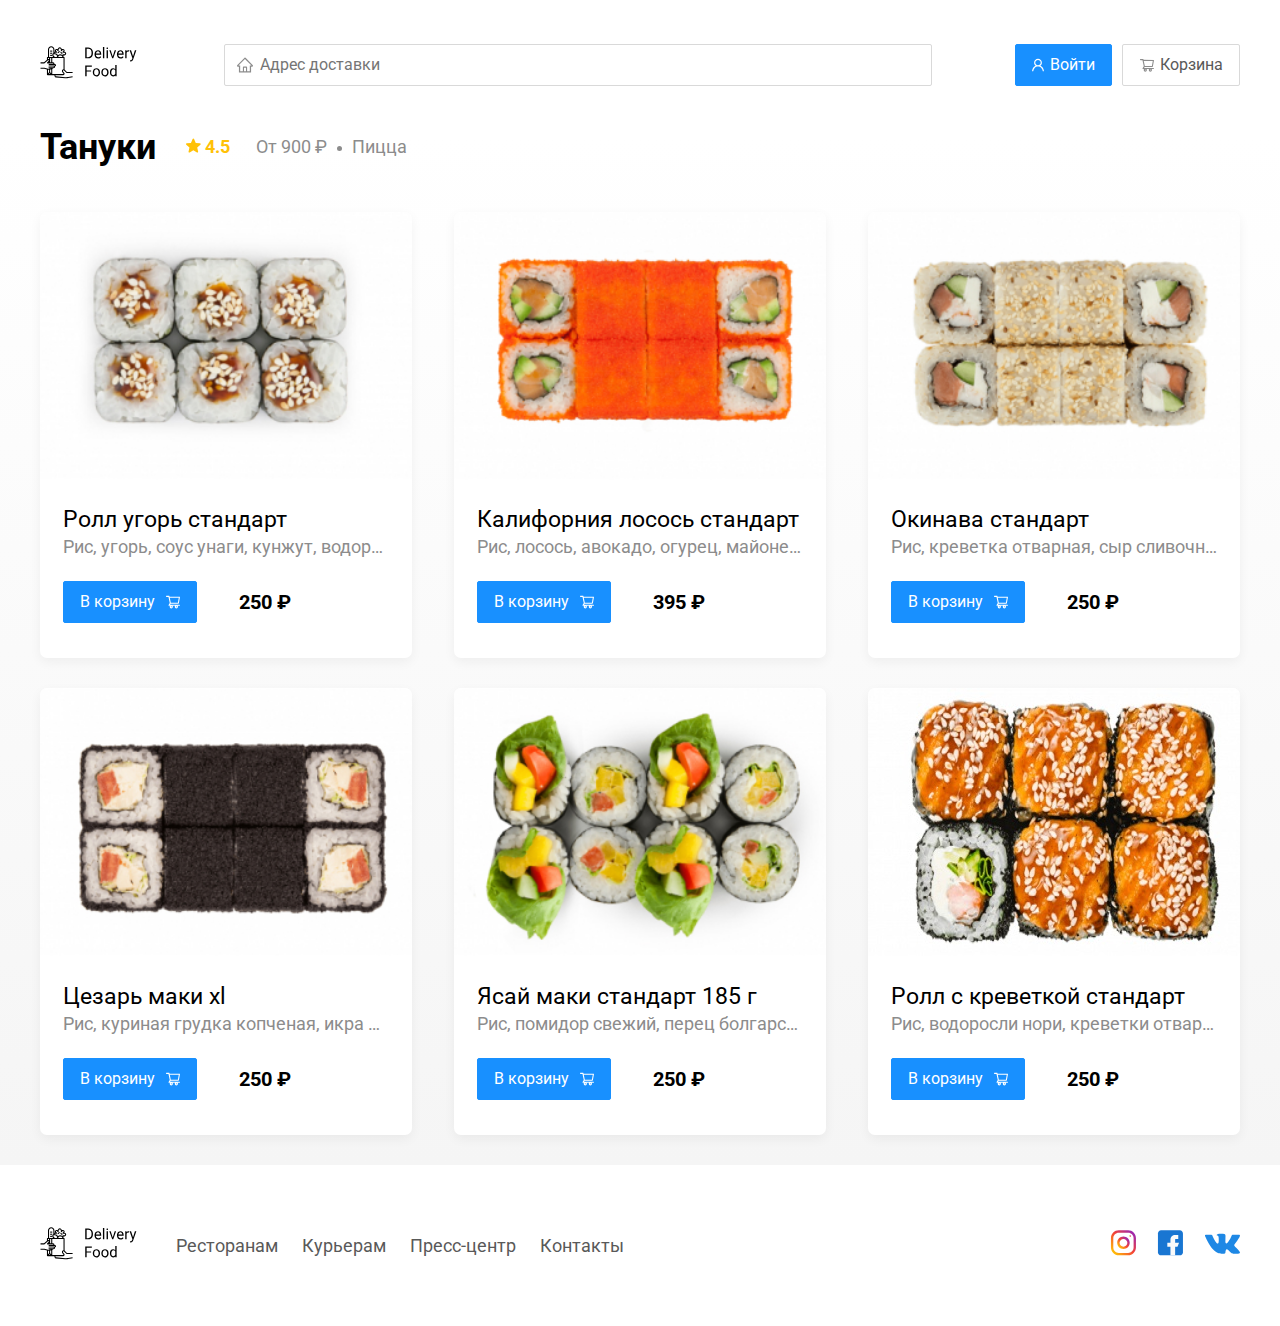
==== restaraunt.html @ c31bd99e "Add files via upload" ====
<!DOCTYPE html>
<html lang="ru">
  <head>
    <meta charset="UTF-8" />
    <meta name="viewport" content="width=device-width, initial-scale=1.0" />
    <title>Delivery Food-доставка еды на дом</title>
    <link href="https://fonts.googleapis.com/css2?family=Roboto:wght@400;700&display=swap" rel="stylesheet">
    <link rel="stylesheet" href="css/normalize.css">
    <link rel="stylesheet" href="css/style.css" />
  </head>
  <body>
    <div class="container">
      <header class="header">
      <a href="index.html" class="logo"> <img src="img/logo.svg" alt="Logo" class="logo" /></a>
        <!-- Логотип -->
        <input
          type="text"
          class="input address-input"
          placeholder="Адрес доставки"
        />
        <div class="buttons">
          <button class="button button-primary">
            <img src="img/user.svg" alt="user" class="button-icon" />
            <span class="button-text">Войти</span> 
          </button>
          <button class="button">
            <img
              src="img/shopping-cart.svg"
              alt="shopping-cart"
              class="button-icon"
            />
            <span class="button-text">Корзина</span>
          </button>
                 </div>
      </header>
      </div>


    <main class="main">
      <div class="container">
          
          
          <section class="restaurents">
            <div class="section-heading">
              <h2 class="section-title">Тануки</h2>
              <div class="card-info">
                <div class="rating">
                  <img src="img/rating.svg" alt="rating" class="rating-star">
                  4.5</div>
                <div class="price">От 900 ₽</div>
                <div class="category">Пицца</div>
              </div>
            </div>
          
            <div class="cards">
              <div class="card">
                <img src="img/image21.jpg" alt="image" class="card-image">
                <div class="card-text">
                  <div class="card-heading">
                    <h3 class="card-title card-title-reg">
                    Ролл угорь стандарт
                    </h3>
                   
          
                    <!-- /.card-title -->
                  </div>
                  <!-- /.card-heading -->
                  <div class="card-info">
                   
                   
                    <div class="ingridients">Рис, угорь, соус унаги, кунжут, водоросли нори.</div>
                    
                  </div>
                  <!-- /.card-info -->
                  <div class="card-buttons">
                    <button class="button button-primary">
                      <span class="button-card-text">В корзину</span>
                      <img src="img/cart1.svg" alt="shopping-cart" class="button-card-image">
                    </button>
                    <strong class="card-price-bold">250 ₽</strong>
                  </div>
                </div>
                <!-- /.card-text -->
              </div>
              <!-- /.card -->
              <div class="card">
                <img src="img/image22.jpg" alt="image" class="card-image">
                <div class="card-text">
                  <div class="card-heading">
                    <h3 class="card-title card-title-reg">
                      Калифорния лосось стандарт
                    </h3>
                
                
                    <!-- /.card-title -->
                  </div>
                  <!-- /.card-heading -->
                  <div class="card-info">
                
                
                    <div class="ingridients">Рис, лосось, авокадо, огурец, майонез, икра масаго, водоросли нори.</div>
                
                  </div>
                  <!-- /.card-info -->
                  <div class="card-buttons">
                    <button class="button button-primary">
                      <span class="button-card-text">В корзину</span>
                      <img src="img/cart1.svg" alt="shopping-cart" class="button-card-image">
                    </button>
                    <strong class="card-price-bold">395 ₽</strong>
                  </div>
                </div>
                <!-- /.card-text -->
              </div>
              <!-- /.card -->
              <div class="card">
                <img src="img/image23.jpg" alt="image" class="card-image">
                <div class="card-text">
                  <div class="card-heading">
                    <h3 class="card-title card-title-reg">
                      Окинава стандарт
                    </h3>
                
                
                    <!-- /.card-title -->
                  </div>
                  <!-- /.card-heading -->
                  <div class="card-info">
                
                
                    <div class="ingridients">Рис, креветка отварная, сыр сливочный, лосось, огурец свежий...</div>
                
                  </div>
                  <!-- /.card-info -->
                  <div class="card-buttons">
                    <button class="button button-primary">
                      <span class="button-card-text">В корзину</span>
                      <img src="img/cart1.svg" alt="shopping-cart" class="button-card-image">
                    </button>
                    <strong class="card-price-bold">250 ₽</strong>
                  </div>
                </div>
                <!-- /.card-text -->
              </div>
              <!-- /.card -->
              <div class="card">
                <img src="img/image24.jpg" alt="image" class="card-image">
                <div class="card-text">
                  <div class="card-heading">
                    <h3 class="card-title card-title-reg">
                      Цезарь маки хl
                    </h3>
                
                
                    <!-- /.card-title -->
                  </div>
                  <!-- /.card-heading -->
                  <div class="card-info">
                
                
                    <div class="ingridients">Рис, куриная грудка копченая, икра масаго, томат, айсберг, соус цезарь...</div>
                
                  </div>
                  <!-- /.card-info -->
                  <div class="card-buttons">
                    <button class="button button-primary">
                      <span class="button-card-text">В корзину</span>
                      <img src="img/cart1.svg" alt="shopping-cart" class="button-card-image">
                    </button>
                    <strong class="card-price-bold">250 ₽</strong>
                  </div>
                </div>
                <!-- /.card-text -->
              </div>
              <!-- /.card -->
              <div class="card">
                <img src="img/image25.jpg" alt="image" class="card-image">
              <div class="card-text">
                <div class="card-heading">
                  <h3 class="card-title card-title-reg">
                    Ясай маки стандарт 185 г
                  </h3>
              
              
                  <!-- /.card-title -->
                </div>
                <!-- /.card-heading -->
                <div class="card-info">
              
              
                  <div class="ingridients">Рис, помидор свежий, перец болгарский, авокадо, огурец, айсберг</div>
              
                </div>
                <!-- /.card-info -->
                <div class="card-buttons">
                  <button class="button button-primary">
                    <span class="button-card-text">В корзину</span>
                    <img src="img/cart1.svg" alt="shopping-cart" class="button-card-image">
                  </button>
                  <strong class="card-price-bold">250 ₽</strong>
                </div>
              </div>
              <!-- /.card-text -->
              </div>
              <!-- /.card -->
              <div class="card">
                <img src="img/image26.jpg" alt="image" class="card-image" >
                <div class="card-text">
                  <div class="card-heading">
                    <h3 class="card-title card-title-reg">
                      Ролл с креветкой стандарт
                    </h3>
                
                
                    <!-- /.card-title -->
                  </div>
                  <!-- /.card-heading -->
                  <div class="card-info">
                
                
                    <div class="ingridients">Рис, водоросли нори, креветки отварные, сыр сливочный, огурцы</div>
                
                  </div>
                  <!-- /.card-info -->
                  <div class="card-buttons">
                    <button class="button button-primary">
                      <span class="button-card-text">В корзину</span>
                      <img src="img/cart1.svg" alt="shopping-cart" class="button-card-image">
                    </button>
                    <strong class="card-price-bold">250 ₽</strong>
                  </div>
                </div>
                <!-- /.card-text -->
              </div>
              <!-- /.card -->
          
            </div>
            <!-- /.cards -->
          </section>
      </div>
    </main>


    <footer class="footer">
      <div class="container">
        <div class="footer-block">
        <a href="index.html" class="logo"> <img src="img/logo.svg" alt="logo" class="logo footer-logo"></a>
          <nav class="footer-navigation">
            <a href="#" class="footer-link">Ресторанам</a>
            <a href="#" class="footer-link">Курьерам</a>
            <a href="#" class="footer-link">Пресс-центр</a>
            <a href="#" class="footer-link">Контакты</a>
          </nav>
          <div class="social-links">
            <a href="#" class="social-link">
              <img src="img/instagram.svg" alt="instagram">
            </a>
            <a href="#" class="social-link"><img src="img/facebook.svg" alt="facebook"></a>
            <a href="#" class="social-link"><img src="img/vk.svg" alt="vk"></a>
          </div>
        </div>
      </div>
    </footer>
  </body>
</html>
---- css/style.css ----
* {
  box-sizing: border-box;
}

body {
  font-family: "Roboto", sans-serif;
  padding-top: 44px;
}
.container {
  max-width: 1200px;
  margin: auto;
}
.header {
  display: flex;
  align-items: center;
  justify-content: space-between;

  margin-bottom: 40px;
}
.input {
  background: #ffffff;
  border: 1px solid #d9d9d9;
  box-sizing: border-box;
  border-radius: 2px;
  font-size: 16px;
  line-height: 24px;
  padding: 8px;
  padding-left: 35px;
  background-repeat: no-repeat;
  background-position: left 11px center;
}

.address-input {
  flex: 0.8;
  background-image: url("../img/home.svg");
}

.input-search {
  width: 300px;
  background-image: url("../img/search.svg");
  margin-left: auto;
}

.buttons {
  display: flex;
  align-items: center;
}
.button {
  display: flex;
  align-items: center;
  padding: 8px 16px;
  background: #ffffff;
  border: 1px solid #d9d9d9;
  box-sizing: border-box;
  box-shadow: 0px 0px 2px rgba(0, 0, 0, 0.0015);
  border-radius: 2px;
  color: #595959;
  font-size: 16px;
  line-height: 24px;
}

.button-primary {
  background: #1890ff;
  border: 1px solid #1890ff;
  color: #ffffff;
  margin-right: 10px;
}

.button-card-text {
  margin-right: 10px;
}
.button-icon {
  margin-right: 6px;
}
.shopping-cart {
  margin-right: 6px;
}

.promo1 {
  box-shadow: 0px 7px 12px rgba(158, 158, 163, 0.1);
  background: #fff1b8 url("../img/pizza.jpeg") no-repeat top -100px right -247px /
    924px;
  border-radius: 10px;
  padding: 68px 70px;
  margin-bottom: 56px;
}

.promo-text {
  max-width: 538px;
  font-style: normal;
  font-weight: normal;
  font-size: 24px;
  line-height: 28px;

  color: #302c34;
}
.promo-title {
  font-style: normal;
  font-weight: bold;
  font-size: 39px;
  line-height: 46px;

  color: #302c34;
}

.main {
  background: linear-gradient(
    180deg,
    rgba(245, 245, 245, 0) 1.04%,
    #f5f5f5 100%
  );
}

.section-heading {
  display: flex;
  align-items: center;
  margin-bottom: 44px;
}
.section-title {
  font-style: normal;
  font-weight: bold;
  font-size: 36px;
  line-height: 42px;
  margin: 0;
  color: #000000;
  margin-right: 30px;
}

.card {
  background: #ffffff;
  box-shadow: 0px 4px 12px rgba(0, 0, 0, 0.05);
  border-radius: 7px;
  overflow: hidden;
  margin-bottom: 30px;
  flex-basis: 31%;
  text-decoration: none;
}

.cards {
  display: flex;
  align-items: flex-start;
  flex-wrap: wrap;
  justify-content: space-between;
}

.card-image {
  width: 384px;
  height: 268px;
  object-fit: cover;
}

.restaraunts .card-image {
  width: 212px;
  height: 384px;
}

.card-text {
  margin-top: 20px;
  padding-bottom: 35px;
  padding-left: 23px;
  padding-right: 23px;
}

.card-heading {
  display: flex;
  align-items: center;
  justify-content: space-between;
}

.card-title {
  margin: 0;
  font-style: normal;
  font-weight: bold;
  font-size: 24px;
  line-height: 32px;
  color: #000000;
}

.card-title-reg {
  font-weight: 400;
  font-size: 23px;
}
.card-tag {
  color: #ffffff;
  font-style: normal;
  font-weight: normal;
  font-size: 12px;
  line-height: 20px;
  background: #262626;
  border-radius: 2px;
  padding: 1px 8px;
}

.card-info {
  display: flex;
  align-items: center;
  flex-wrap: wrap;
}

.card-buttons {
  display: flex;
  margin-top: 24px;
  align-items: center;
}
.card-price-bold {
  font-style: normal;
  font-weight: bold;
  font-size: 20px;
  line-height: 32px;
  margin-left: 32px;
}

.rating {
  margin-right: 26px;
  font-style: normal;
  font-weight: bold;
  font-size: 18px;
  line-height: 32px;

  color: #ffc107;
}

.price,
.category {
  font-style: normal;
  font-weight: normal;
  font-size: 18px;
  line-height: 32px;
  color: #8c8c8c;
}

.ingridients {
  text-overflow: ellipsis;
  overflow: hidden;
  white-space: nowrap;
}
.category {
  text-overflow: ellipsis;
  overflow: hidden;
  white-space: nowrap;
  max-width: 150px;
}
.price {
  margin-right: 10px;
}

.price::after {
  content: "";
  width: 5px;
  height: 5px;
  background-color: #8c8c8c;
  display: inline-block;
  vertical-align: middle;
  border-radius: 50%;
  margin-left: 10px;
}

.ingridients {
  font-style: normal;
  font-weight: normal;
  font-size: 18px;
  line-height: 21px;
  color: #8c8c8c;
}
.footer {
  padding: 60px 0;
}

.footer-block {
  display: flex;
  align-items: center;
  justify-content: space-between;
}

.footer-navigation {
  margin-right: auto;
  margin-left: 35px;
}

.footer-link {
  display: inline-block;
  color: #595959;
  text-decoration: none;
  font-style: normal;
  font-weight: normal;
  font-size: 18px;
  line-height: 21px;
}
.footer-link:not(:last-child) {
  margin-right: 20px;
}

.social-links {
  display: flex;
  align-items: center;
}
.social-link:not(:last-child) {
  margin-right: 21px;
}

@media (max-width: 1200px) {
  .container {
    max-width: 960px;
  }
  .promo1 {
    background-color: 750px;
    background-position: center right -300px;
  }

  .category,
  .price {
    font-size: 14px;
  }
}

@media (max-width: 992px) {
  .container {
    max-width: 750px;
  }
  .promo1 {
    padding: 50px;
    background-size: 500px;
    background-position: center right -200px;
  }

  .promo-text {
    font-size: 18px;
    max-width: 480px;
  }
  .card {
    flex-basis: 49%;
  }
  .footer-link {
    font-size: 16px;
  }
}

@media (max-width: 768px) {
  .container {
    max-width: 560px;
  }
  .card-info {
    flex-wrap: wrap;
  }
  .card .rating {
    flex-basis: 100%;
  }
  .card-title {
    font-size: 18px;
  }
  .promo-title {
    font-size: 24px;
    line-height: 1.4;
  }
  .promo1 {
    background-size: 400px;
    background-position: bottom 50px right -200px;
  }
  .promo-text {
    margin-top: 0;
  }
}

@media (max-width: 578px) {
  .container {
    width: 90%;
  }
  .header {
    flex-wrap: wrap;
  }

  .address-input {
    margin-top: 15px;
    order: 5;
    flex: 1;
  }

  .promo {
    background-image: none;
  }
  .promo-title {
    margin-bottom: 10px;
  }
  .section-title {
    font-size: 20px;
  }

  .card {
    flex-basis: 100%;
  }
  .card-image {
    width: 100%;
  }
  .footer {
    padding: 30px 0;
  }
  .footer-block {
    align-items: flex-start;
  }

  .footer-navigation {
    order: 0;
    margin-left: 0;
    margin-right: 0;
    display: flex;
    flex-direction: column;
  }
  .footer-logo {
    margin-right: 15px;
    order: 1;
  }
  .social-links {
    order: 2;
  }
}

@media (max-width: 480px) {
  .button-text {
    display: none;
  }
  .button {
    min-width: 40px;
  }
  .button-icon {
    margin: 0;
  }
  .section-heading {
    flex-wrap: wrap;
  }
  .promo1 {
    padding: 20px;
    background-image: none;
  }

  .footer-block {
    flex-wrap: wrap;
    flex-direction: column;
    align-items: center;
  }
  .footer-logo {
    order: 0;
    margin-bottom: 20px;
  }
  .footer-navigation {
    margin-bottom: 20px;
    text-align: center;
  }
  .footer-link:not(:last-child) {
    margin-right: 0;
  }
} ;
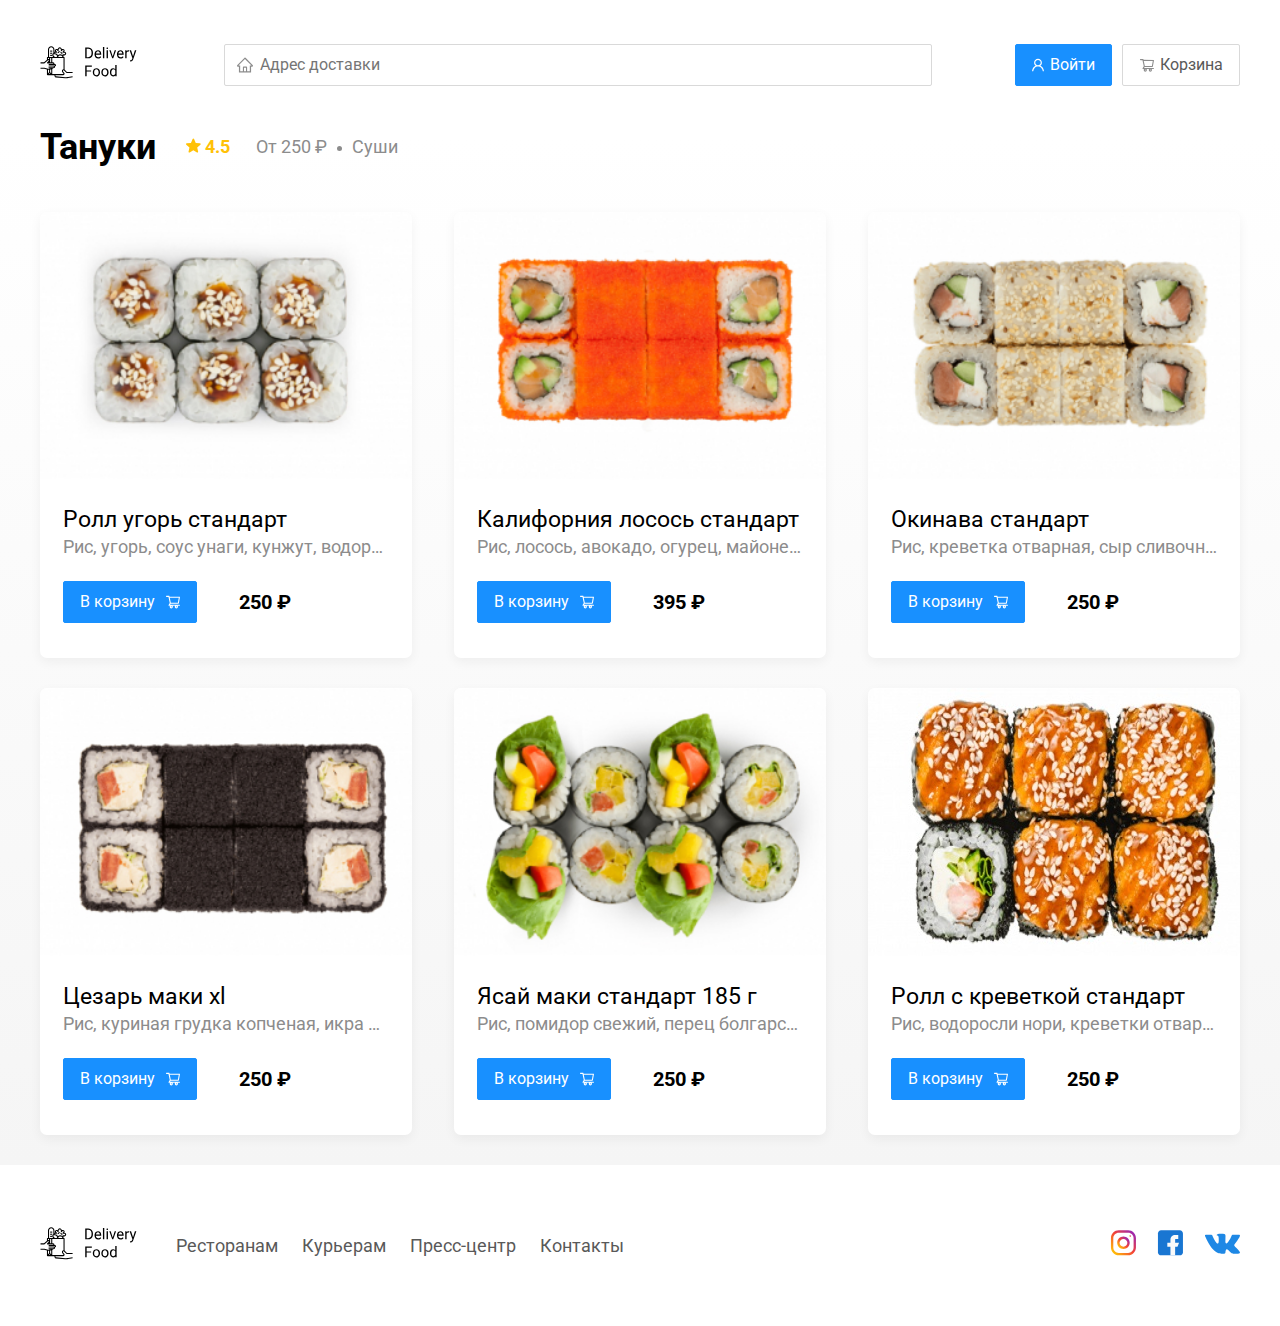
==== commit fbbae51b: "Add files via upload" ====
--- a/restaraunt.html
+++ b/restaraunt.html
@@ -6,6 +6,8 @@
     <title>Delivery Food-доставка еды на дом</title>
     <link href="https://fonts.googleapis.com/css2?family=Roboto:wght@400;700&display=swap" rel="stylesheet">
     <link rel="stylesheet" href="css/normalize.css">
+    <link rel="stylesheet" href="css/animate.css">
+   
     <link rel="stylesheet" href="css/style.css" />
   </head>
   <body>
@@ -23,7 +25,7 @@
             <img src="img/user.svg" alt="user" class="button-icon" />
             <span class="button-text">Войти</span> 
           </button>
-          <button class="button">
+          <button class="button" id="card-button">
             <img
               src="img/shopping-cart.svg"
               alt="shopping-cart"
@@ -47,13 +49,13 @@
                 <div class="rating">
                   <img src="img/rating.svg" alt="rating" class="rating-star">
                   4.5</div>
-                <div class="price">От 900 ₽</div>
-                <div class="category">Пицца</div>
+                <div class="price">От 250 ₽</div>
+                <div class="category">Суши</div>
               </div>
             </div>
           
             <div class="cards">
-              <div class="card">
+              <div class="card wow fadeInUp" data-wow-delay="0.2s">
                 <img src="img/image21.jpg" alt="image" class="card-image">
                 <div class="card-text">
                   <div class="card-heading">
@@ -83,7 +85,7 @@
                 <!-- /.card-text -->
               </div>
               <!-- /.card -->
-              <div class="card">
+              <div class="card wow fadeInUp" data-wow-delay="0.4s">
                 <img src="img/image22.jpg" alt="image" class="card-image">
                 <div class="card-text">
                   <div class="card-heading">
@@ -113,7 +115,7 @@
                 <!-- /.card-text -->
               </div>
               <!-- /.card -->
-              <div class="card">
+              <div class="card wow fadeInUp" data-wow-delay="0.6s">
                 <img src="img/image23.jpg" alt="image" class="card-image">
                 <div class="card-text">
                   <div class="card-heading">
@@ -143,7 +145,7 @@
                 <!-- /.card-text -->
               </div>
               <!-- /.card -->
-              <div class="card">
+              <div class="card wow fadeInUp" data-wow-delay="0.2s">
                 <img src="img/image24.jpg" alt="image" class="card-image">
                 <div class="card-text">
                   <div class="card-heading">
@@ -173,7 +175,7 @@
                 <!-- /.card-text -->
               </div>
               <!-- /.card -->
-              <div class="card">
+              <div class="card wow fadeInUp" data-wow-delay="0.4s">
                 <img src="img/image25.jpg" alt="image" class="card-image">
               <div class="card-text">
                 <div class="card-heading">
@@ -203,7 +205,7 @@
               <!-- /.card-text -->
               </div>
               <!-- /.card -->
-              <div class="card">
+              <div class="card wow fadeInUp" data-wow-delay="0.6s">
                 <img src="img/image26.jpg" alt="image" class="card-image" >
                 <div class="card-text">
                   <div class="card-heading">
@@ -261,5 +263,75 @@
         </div>
       </div>
     </footer>
+
+    <div class="modal ">
+      <div class="modal-dialog">
+        <div class="modal-header">
+          <h3 class="modal-title">Корзина</h3>
+          <button class="close">&times;</button>
+        </div>
+        <div class="modal-body">
+          <div class="food-row">
+            <span class="food-name">Ролл угорь стандарт</span>
+            <strong class="food-price">250 ₽</strong>
+            <div class="food-counter">
+              <button class="counter-button">-</button>
+              <span class="counter">1</span>
+              <button class="counter-button">+</button>
+            </div>
+          </div>
+          <!-- /.foods-row -->
+          <div class="food-row">
+            <span class="food-name">Ролл угорь стандарт</span>
+            <strong class="food-price">250 ₽</strong>
+            <div class="food-counter">
+              <button class="counter-button">-</button>
+              <span class="counter">1</span>
+              <button class="counter-button">+</button>
+            </div>
+          </div>
+          <!-- /.foods-row -->
+          <div class="food-row">
+            <span class="food-name">Ролл угорь стандарт</span>
+            <strong class="food-price">250 ₽</strong>
+            <div class="food-counter">
+              <button class="counter-button">-</button>
+              <span class="counter">1</span>
+              <button class="counter-button">+</button>
+            </div>
+          </div>
+          <!-- /.foods-row -->
+          <div class="food-row">
+            <span class="food-name">Ролл угорь стандарт</span>
+            <strong class="food-price">250 ₽</strong>
+            <div class="food-counter">
+              <button class="counter-button">-</button>
+              <span class="counter">1</span>
+              <button class="counter-button">+</button>
+            </div>
+          </div>
+          <!-- /.foods-row -->
+          <div class="food-row">
+            <span class="food-name">Ролл угорь стандарт</span>
+            <strong class="food-price">250 ₽</strong>
+            <div class="food-counter">
+              <button class="counter-button">-</button>
+              <span class="counter">1</span>
+              <button class="counter-button">+</button>
+            </div>
+          </div>
+          <!-- /.foods-row -->
+        </div>
+        <div class="modal-footer">
+          <span class="price-tag">1250 ₽</span>
+          <div class="footer-buttons">
+            <button class="button button-primary">Оформить заказ</button>
+            <button class="button">Отмена</button>
+          </div>
+        </div>
+      </div>
+    </div>
+  <script src="js/wow.min.js"></script>
+    <script src="js/main.js"></script>
   </body>
 </html>
--- a/css/style.css
+++ b/css/style.css
@@ -298,6 +298,126 @@
   margin-right: 21px;
 }
 
+.modal {
+  position: fixed;
+  display: flex;
+  left: 0;
+  top: 0;
+  width: 100%;
+  height: 100%;
+  background: rgba(0, 0, 0, 0.4);
+  display: none;
+}
+
+.isOPen {
+  display: flex;
+}
+.modal-dialog {
+  max-width: 780px;
+  width: 95%;
+
+  left: 327.89px;
+  top: 364.2px;
+  background: #ffffff;
+  border-radius: 5px;
+  margin: auto;
+  padding: 40px 45px;
+}
+.modal-header {
+  display: flex;
+  align-items: center;
+  justify-content: space-between;
+  margin-bottom: 45px;
+}
+.modal-title {
+  font-style: normal;
+  font-weight: bold;
+  font-size: 36px;
+  line-height: 42px;
+  margin: 0;
+}
+
+.close {
+  font-size: 36px;
+  border: none;
+  background-color: transparent;
+}
+
+.food-row {
+  display: flex;
+  align-items: center;
+  justify-content: space-between;
+  padding-bottom: 8px;
+  border-bottom: 1px solid #d9d9d9;
+  margin-bottom: 15px;
+}
+.food-name {
+  font-style: normal;
+  font-weight: normal;
+  font-size: 18px;
+  line-height: 32px;
+}
+.food-price {
+  margin-left: auto;
+  margin-right: 47px;
+  font-style: normal;
+  font-weight: bold;
+  font-size: 20px;
+  line-height: 32px;
+}
+.food-counter {
+  display: flex;
+  align-items: center;
+}
+
+.counter-button {
+  background: #ffffff;
+  border: 1px solid #40a9ff;
+  box-sizing: border-box;
+  border-radius: 2px;
+  width: 39px;
+  height: 32px;
+  display: flex;
+  align-items: center;
+  justify-content: center;
+  font-weight: normal;
+  font-size: 14px;
+  line-height: 22px;
+
+  color: #40a9ff;
+}
+
+.counter {
+  line-height: 24px;
+  font-size: 16px;
+  margin-left: 10px;
+  margin-right: 10px;
+}
+
+.modal-body {
+  margin-bottom: 52px;
+}
+.footer-buttons {
+  display: flex;
+  align-items: center;
+}
+
+.modal-footer {
+  display: flex;
+  align-items: center;
+  justify-content: space-between;
+}
+
+.price-tag {
+  background: #262626;
+  border-radius: 5px;
+  font-style: normal;
+  font-weight: bold;
+  font-size: 20px;
+  line-height: 23px;
+  padding: 15px 20px;
+  color: #fafafa;
+}
 @media (max-width: 1200px) {
   .container {
     max-width: 960px;
